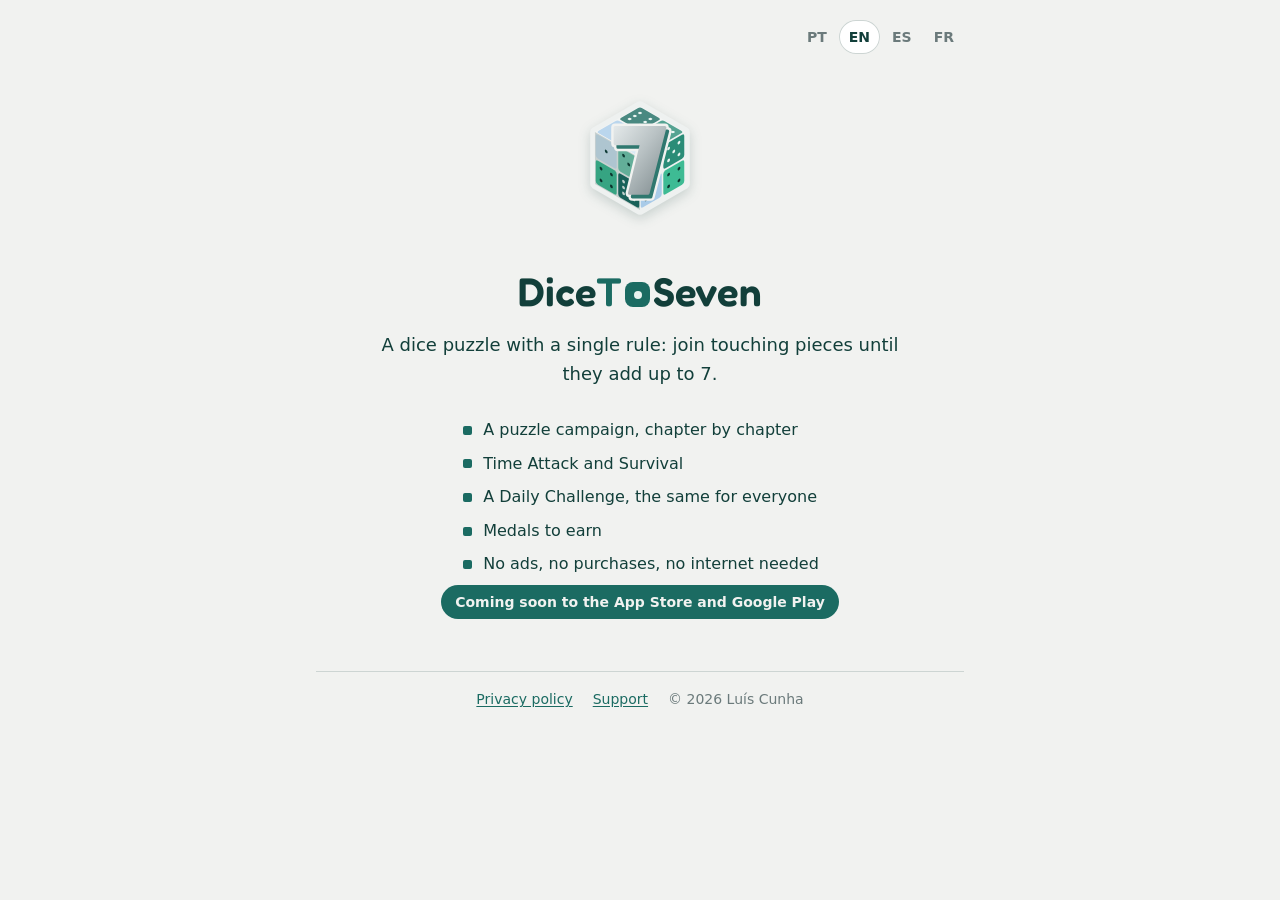
==== index.html @ f45b2979 "Add files" ====
<!doctype html>
<html lang="en-GB">
<head>
  <meta charset="utf-8">
  <meta name="viewport" content="width=device-width, initial-scale=1">
  <title>DiceToSeven</title>
  <meta name="description" content="DiceToSeven — a dice puzzle with a single rule: join touching pieces until they add up to 7.">
  <meta name="theme-color" content="#f1f2f0" media="(prefers-color-scheme: light)">
  <meta name="theme-color" content="#0d1917" media="(prefers-color-scheme: dark)">
  <link rel="icon" href="assets/favicon.svg" type="image/svg+xml">
  <link rel="apple-touch-icon" href="assets/icone-180.png">
  <link rel="stylesheet" href="assets/estilo.css">
  <script src="assets/idioma.js" defer></script>
</head>
<body>
<div class="pagina">

  <header class="topo">
    <span></span>
    <nav class="idiomas" aria-label="Idioma · Language · Idioma · Langue">
      <a href="?lang=pt" data-para="pt" hreflang="pt-PT" lang="pt-PT">PT</a>
      <a href="?lang=en" data-para="en" hreflang="en-GB" lang="en-GB">EN</a>
      <a href="?lang=es" data-para="es" hreflang="es-ES" lang="es-ES">ES</a>
      <a href="?lang=fr" data-para="fr" hreflang="fr-FR" lang="fr-FR">FR</a>
    </nav>
  </header>

  <main class="entrada">
    <img src="assets/icone.svg" alt="" width="128" height="128">
    <h1 class="nome">Dice<span class="nome-liga">T<span class="nome-peca" aria-hidden="true"></span><span class="nome-o">o</span></span>Seven</h1>

    <div data-idioma="pt" lang="pt-PT" data-titulo="DiceToSeven — um puzzle de dados">
      <p class="destaque">Um puzzle de dados com uma regra só: junta peças encostadas até somarem&nbsp;7.</p>
      <ul class="lista-jogo">
        <li>Uma campanha de puzzles, capítulo a capítulo</li>
        <li>Contra-Relógio e Survival</li>
        <li>Um Desafio do dia, igual para toda a gente</li>
        <li>Medalhas para conquistar</li>
        <li>Sem anúncios, sem compras, sem internet</li>
      </ul>
      <p><span class="pastilha">Em breve na App Store e no Google Play</span></p>
    </div>

    <div data-idioma="en" lang="en-GB" data-titulo="DiceToSeven — a dice puzzle">
      <p class="destaque">A dice puzzle with a single rule: join touching pieces until they add up to&nbsp;7.</p>
      <ul class="lista-jogo">
        <li>A puzzle campaign, chapter by chapter</li>
        <li>Time Attack and Survival</li>
        <li>A Daily Challenge, the same for everyone</li>
        <li>Medals to earn</li>
        <li>No ads, no purchases, no internet needed</li>
      </ul>
      <p><span class="pastilha">Coming soon to the App Store and Google Play</span></p>
    </div>

    <div data-idioma="es" lang="es-ES" data-titulo="DiceToSeven — un puzle de dados">
      <p class="destaque">Un puzle de dados con una sola regla: junta fichas pegadas hasta que sumen&nbsp;7.</p>
      <ul class="lista-jogo">
        <li>Una campaña de puzles, capítulo a capítulo</li>
        <li>Contrarreloj y Supervivencia</li>
        <li>Un Desafío diario, el mismo para todos</li>
        <li>Medallas por conseguir</li>
        <li>Sin anuncios, sin compras, sin internet</li>
      </ul>
      <p><span class="pastilha">Muy pronto en App Store y Google Play</span></p>
    </div>

    <div data-idioma="fr" lang="fr-FR" data-titulo="DiceToSeven — un puzzle de dés">
      <p class="destaque">Un puzzle de dés avec une seule règle&#8239;: réunis des pièces qui se touchent jusqu’à faire&nbsp;7.</p>
      <ul class="lista-jogo">
        <li>Une campagne de puzzles, chapitre par chapitre</li>
        <li>Contre-la-montre et Survie</li>
        <li>Un Défi du jour, le même pour tous</li>
        <li>Des médailles à obtenir</li>
        <li>Sans publicité, sans achats, sans internet</li>
      </ul>
      <p><span class="pastilha">Bientôt sur l’App Store et Google Play</span></p>
    </div>
  </main>

  <footer class="rodape rodape-centro">
    <span data-idioma="pt" lang="pt-PT"><a href="privacy.html" data-pagina>Política de privacidade</a></span>
    <span data-idioma="pt" lang="pt-PT"><a href="support.html" data-pagina>Suporte</a></span>
    <span data-idioma="en" lang="en-GB"><a href="privacy.html" data-pagina>Privacy policy</a></span>
    <span data-idioma="en" lang="en-GB"><a href="support.html" data-pagina>Support</a></span>
    <span data-idioma="es" lang="es-ES"><a href="privacy.html" data-pagina>Política de privacidad</a></span>
    <span data-idioma="es" lang="es-ES"><a href="support.html" data-pagina>Soporte</a></span>
    <span data-idioma="fr" lang="fr-FR"><a href="privacy.html" data-pagina>Politique de confidentialité</a></span>
    <span data-idioma="fr" lang="fr-FR"><a href="support.html" data-pagina>Assistance</a></span>
    <span>© 2026 Luís Cunha</span>
  </footer>

</div>
</body>
</html>
---- assets/estilo.css ----
/*
 * O site do DiceToSeven: as cores e a letra do jogo, num papel só.
 *
 * As cores são as do `theme.css` do jogo, nos dois temas, e o tema segue o do
 * sistema. A Fredoka é a do nome do jogo (SIL Open Font License 1.1 — ver
 * `fredoka-LEIA-ME.txt`); o resto do texto é a letra do sistema.
 */

@font-face {
  font-family: "Fredoka";
  font-style: normal;
  font-weight: 600;
  font-display: swap;
  src: url("fredoka-600-latin.woff2") format("woff2");
}

:root {
  color-scheme: light dark;
  --ground: #f1f2f0;
  --surface: #ffffff;
  --line: #cdd5d3;
  --ink: #123f3a;
  --ink-muted: #6b7a7b;
  --accent: #1b6b62;
  --on-accent: #f1f2f0;
  --peca: #1b6b62;
  --pinta: #e8f3f0;
  --sombra: 0 1px 1px rgb(18 63 58 / 0.06), 0 3px 8px rgb(18 63 58 / 0.08);
}

@media (prefers-color-scheme: dark) {
  :root {
    --ground: #0d1917;
    --surface: #14231f;
    --line: #2b403a;
    --ink: #e3edea;
    --ink-muted: #8fa3a0;
    --accent: #3ebb94;
    --on-accent: #0d1917;
    --peca: #3ebb94;
    --pinta: #0d1917;
    --sombra: 0 1px 2px rgb(0 0 0 / 0.4), 0 4px 12px rgb(0 0 0 / 0.3);
  }
}

*,
*::before,
*::after {
  box-sizing: border-box;
}

[hidden] {
  display: none !important;
}

body {
  margin: 0;
  background: var(--ground);
  color: var(--ink);
  font: 16px/1.6 system-ui, -apple-system, "Segoe UI", Roboto, sans-serif;
  -webkit-text-size-adjust: 100%;
}

.pagina {
  max-width: 680px;
  margin: 0 auto;
  padding: 20px 16px 48px;
}

a {
  color: var(--accent);
  text-underline-offset: 2px;
}

/* ─── O topo: a marca e os idiomas ───────────────────────────────────────── */

.topo {
  display: flex;
  align-items: center;
  justify-content: space-between;
  flex-wrap: wrap;
  gap: 12px;
}

.marca {
  display: flex;
  align-items: center;
  gap: 10px;
  color: inherit;
  text-decoration: none;
}

.marca img {
  width: 40px;
  height: 40px;
}

/*
 * O nome como no jogo: o «To» na cor de destaque, e uma peça de uma pinta no
 * lugar do «o». O «o» continua no texto, só invisível, para o nome se ler e se
 * copiar inteiro.
 */
.nome {
  font-family: "Fredoka", system-ui, sans-serif;
  font-size: 26px;
  font-weight: 600;
  line-height: 1;
  letter-spacing: 0.005em;
  white-space: nowrap;
}

.nome-liga {
  color: var(--accent);
}

.nome-peca {
  position: relative;
  display: inline-block;
  width: 0.62em;
  height: 0.62em;
  margin-inline: 0.07em;
  border-radius: 0.2em;
  background: var(--peca);
  vertical-align: -0.02em;
}

.nome-peca::after {
  content: "";
  position: absolute;
  inset: 0;
  width: 0.2em;
  height: 0.2em;
  margin: auto;
  border-radius: 50%;
  background: var(--pinta);
}

.nome-o {
  display: inline-block;
  width: 0;
  overflow: hidden;
  visibility: hidden;
}

.idiomas {
  display: flex;
  gap: 2px;
}

.idiomas a {
  padding: 6px 10px;
  border-radius: 999px;
  color: var(--ink-muted);
  font-size: 14px;
  font-weight: 600;
  text-decoration: none;
}

.idiomas a[aria-current="true"] {
  background: var(--surface);
  color: var(--ink);
  box-shadow: inset 0 0 0 1px var(--line);
}

/* ─── O texto ────────────────────────────────────────────────────────────── */

h1 {
  margin: 36px 0 4px;
  font-family: "Fredoka", system-ui, sans-serif;
  font-size: 32px;
  font-weight: 600;
  line-height: 1.2;
}

h2 {
  margin: 28px 0 6px;
  font-size: 18px;
  line-height: 1.3;
}

p,
ul {
  margin: 0 0 12px;
}

ul {
  padding-left: 1.2em;
}

li + li {
  margin-top: 4px;
}

.data {
  color: var(--ink-muted);
  font-size: 14px;
}

.cartao {
  margin: 20px 0;
  padding: 16px 20px;
  border: 1px solid var(--line);
  border-radius: 16px;
  background: var(--surface);
  box-shadow: var(--sombra);
}

.cartao p:last-child {
  margin-bottom: 0;
}

.destaque {
  font-size: 18px;
}

/* As perguntas frequentes: a pergunta em negrito, a resposta por baixo. */
.perguntas dt {
  margin-top: 18px;
  font-weight: 650;
}

.perguntas dd {
  margin: 4px 0 0;
}

/* ─── A página de entrada ────────────────────────────────────────────────── */

.entrada {
  display: grid;
  justify-items: center;
  gap: 8px;
  margin-top: 40px;
  text-align: center;
}

.entrada img {
  width: 128px;
  height: 128px;
  filter: drop-shadow(0 4px 6px rgb(18 63 58 / 0.18));
}

.entrada .nome {
  font-size: 40px;
}

.entrada .destaque {
  max-width: 30em;
  margin-top: 8px;
}

.pastilha {
  display: inline-block;
  margin-top: 8px;
  padding: 6px 14px;
  border-radius: 999px;
  background: var(--accent);
  color: var(--on-accent);
  font-size: 14px;
  font-weight: 650;
}

.lista-jogo {
  display: inline-grid;
  gap: 4px;
  margin: 16px auto 0;
  padding: 0;
  list-style: none;
  text-align: left;
}

/* O quadrado fica à parte do texto, para a segunda linha alinhar com a primeira. */
.lista-jogo li {
  position: relative;
  padding-left: 22px;
}

.lista-jogo li::before {
  content: "";
  position: absolute;
  top: 0.55em;
  left: 2px;
  width: 9px;
  height: 9px;
  border-radius: 2px;
  background: var(--accent);
}

/* ─── O rodapé ───────────────────────────────────────────────────────────── */

.rodape {
  display: flex;
  flex-wrap: wrap;
  gap: 8px 20px;
  margin-top: 40px;
  padding-top: 16px;
  border-top: 1px solid var(--line);
  color: var(--ink-muted);
  font-size: 14px;
}

.entrada + .rodape,
.rodape-centro {
  justify-content: center;
}
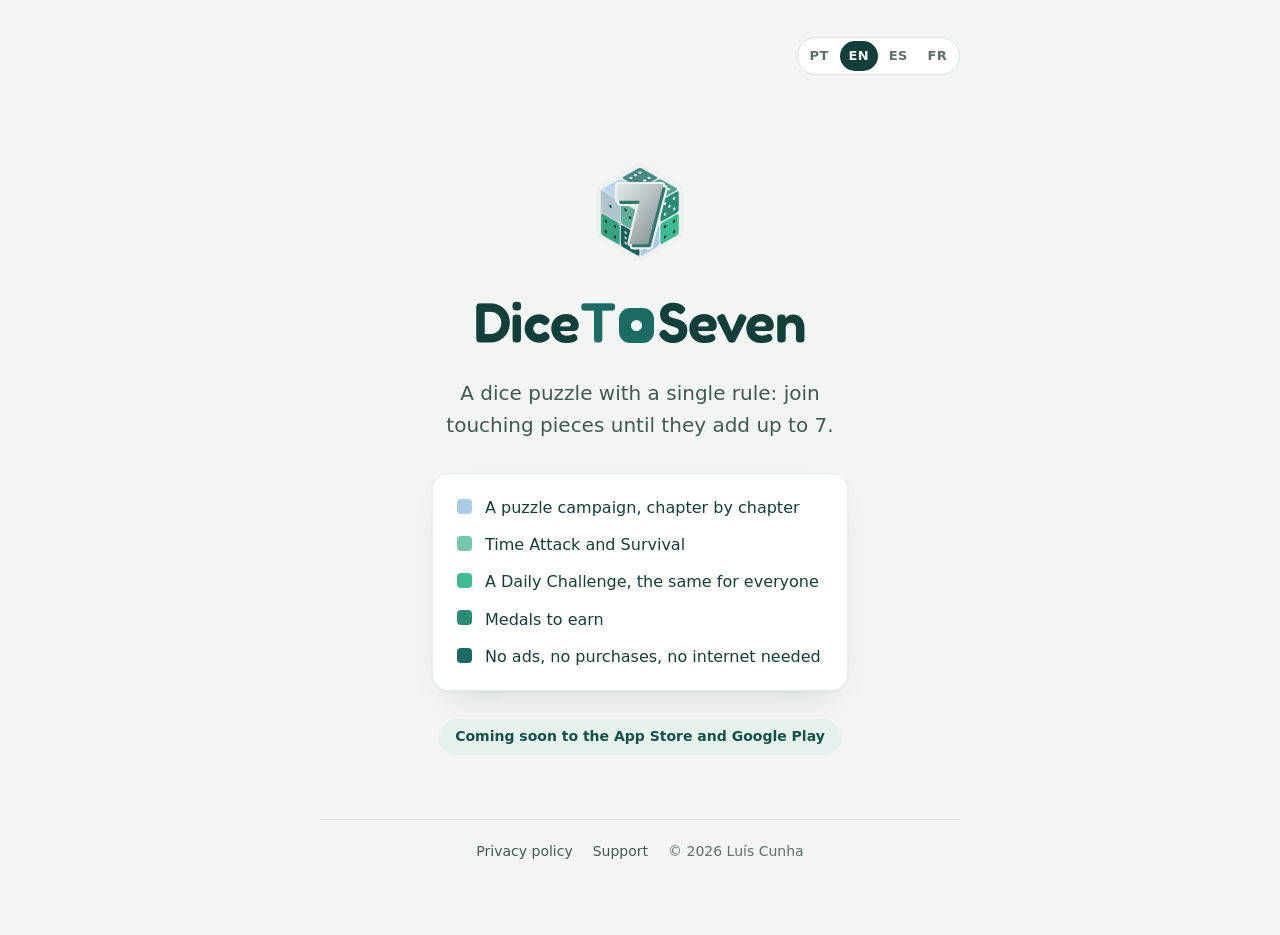
==== commit 9b1bbcc5: "O site fica só no tema claro, sem cartões dentro de cartões No modo noturno, o texto passava a claro" ====
--- a/index.html
+++ b/index.html
@@ -5,8 +5,8 @@
   <meta name="viewport" content="width=device-width, initial-scale=1">
   <title>DiceToSeven</title>
   <meta name="description" content="DiceToSeven — a dice puzzle with a single rule: join touching pieces until they add up to 7.">
-  <meta name="theme-color" content="#f1f2f0" media="(prefers-color-scheme: light)">
-  <meta name="theme-color" content="#0d1917" media="(prefers-color-scheme: dark)">
+  <meta name="color-scheme" content="only light">
+  <meta name="theme-color" content="#f3f5f4">
   <link rel="icon" href="assets/favicon.svg" type="image/svg+xml">
   <link rel="apple-touch-icon" href="assets/icone-180.png">
   <link rel="stylesheet" href="assets/estilo.css">
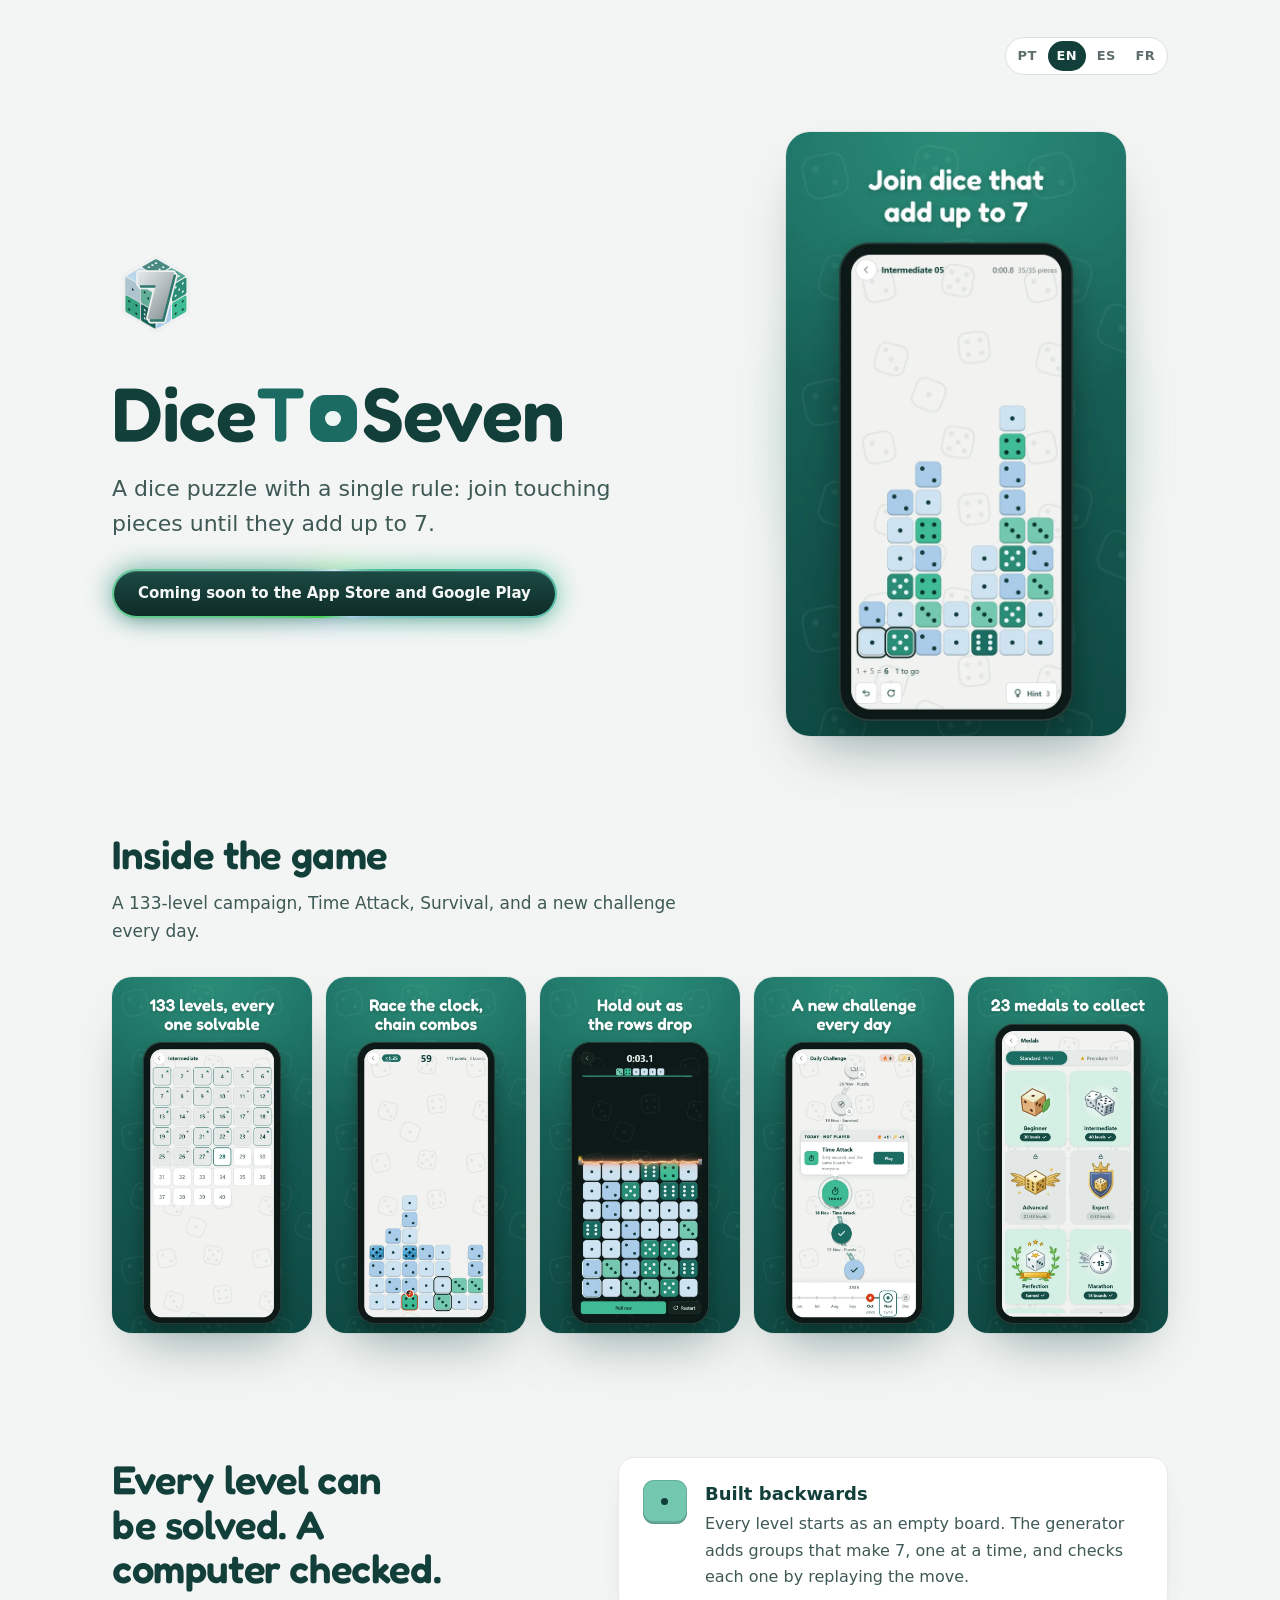
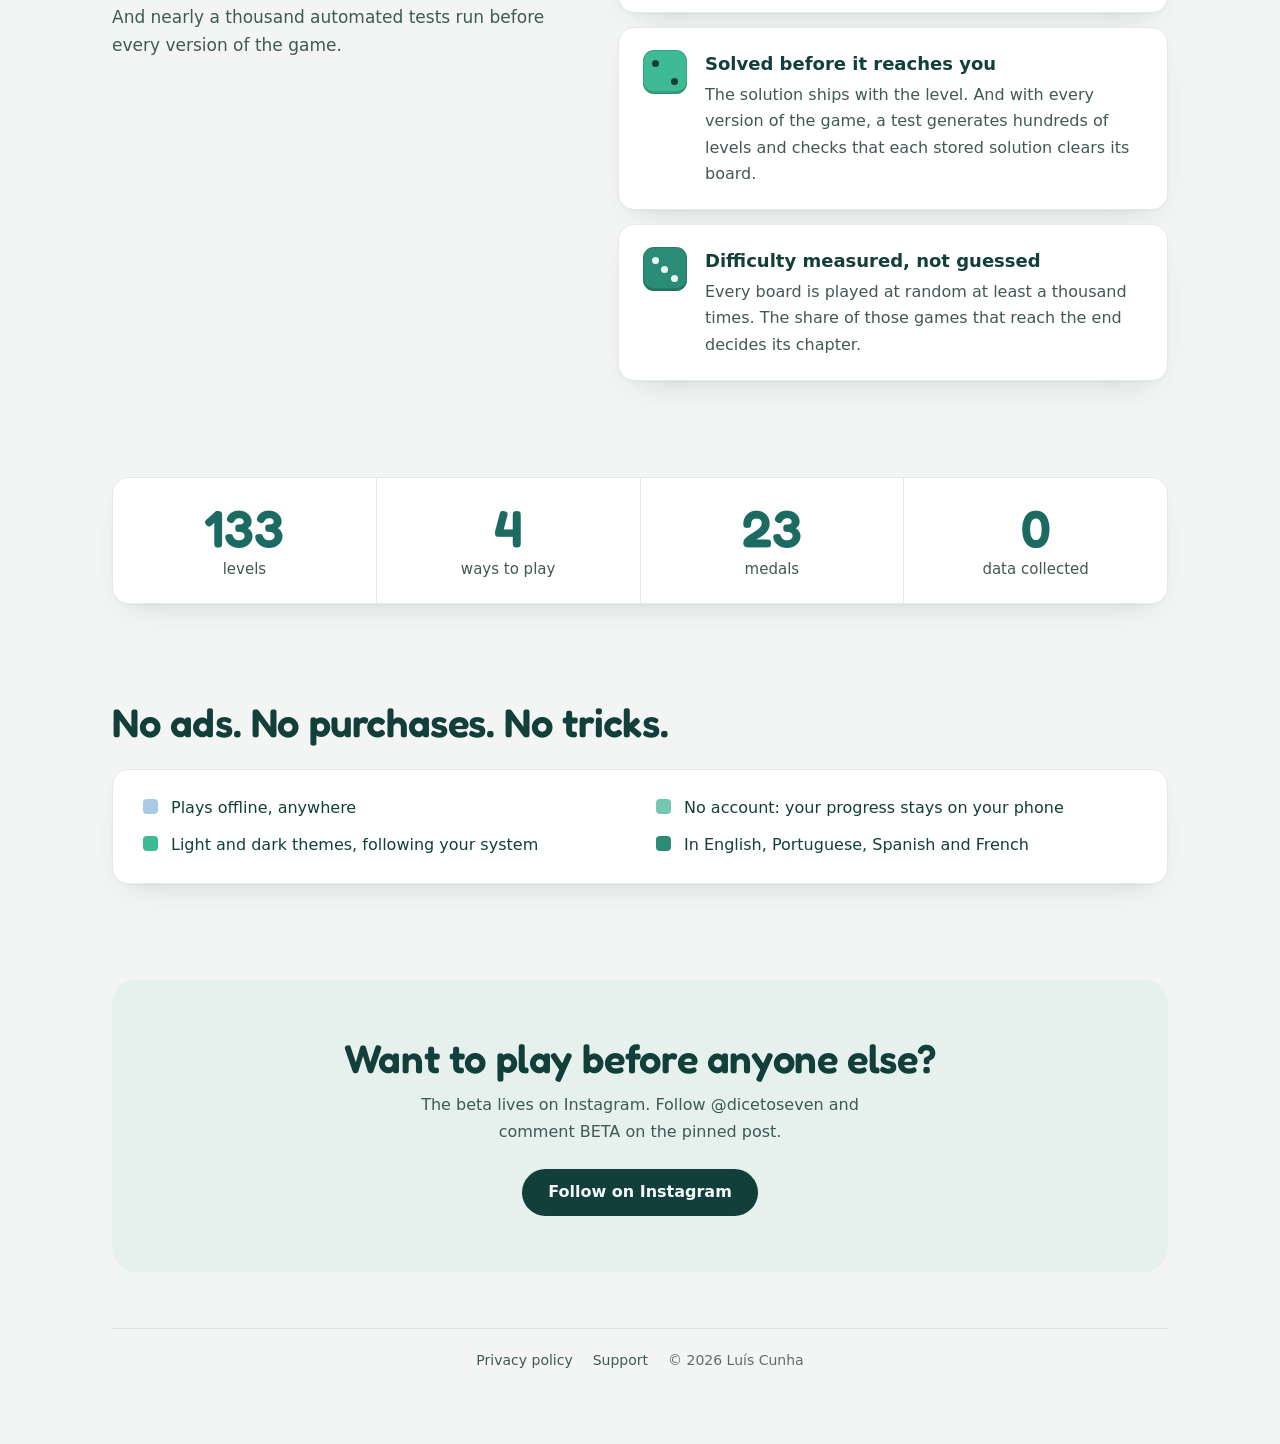
==== commit 2899306a: "A página de entrada passa a montra do jogo, com as capturas das lojas A entrada era o nome, uma fras" ====
--- a/index.html
+++ b/index.html
@@ -4,16 +4,24 @@
   <meta charset="utf-8">
   <meta name="viewport" content="width=device-width, initial-scale=1">
   <title>DiceToSeven</title>
-  <meta name="description" content="DiceToSeven — a dice puzzle with a single rule: join touching pieces until they add up to 7.">
+  <meta name="description" content="DiceToSeven — a dice puzzle with a single rule: join touching pieces until they add up to 7. Every level can be solved, and a computer checked.">
   <meta name="color-scheme" content="only light">
   <meta name="theme-color" content="#f3f5f4">
+  <meta property="og:type" content="website">
+  <meta property="og:title" content="DiceToSeven — a dice puzzle">
+  <meta property="og:description" content="One rule: join touching dice until they add up to 7. 133 levels, every one solvable. No ads, no purchases.">
+  <meta property="og:url" content="https://luiscunha.github.io/dicetoseven-site/">
+  <meta property="og:image" content="https://luiscunha.github.io/dicetoseven-site/assets/partilha.jpg">
+  <meta property="og:image:width" content="1200">
+  <meta property="og:image:height" content="630">
+  <meta name="twitter:card" content="summary_large_image">
   <link rel="icon" href="assets/favicon.svg" type="image/svg+xml">
   <link rel="apple-touch-icon" href="assets/icone-180.png">
   <link rel="stylesheet" href="assets/estilo.css">
   <script src="assets/idioma.js" defer></script>
 </head>
 <body>
-<div class="pagina">
+<div class="montra">
 
   <header class="topo">
     <span></span>
@@ -25,57 +33,186 @@
     </nav>
   </header>
 
-  <main class="entrada">
-    <img src="assets/icone.svg" alt="" width="128" height="128">
-    <h1 class="nome">Dice<span class="nome-liga">T<span class="nome-peca" aria-hidden="true"></span><span class="nome-o">o</span></span>Seven</h1>
-
-    <div data-idioma="pt" lang="pt-PT" data-titulo="DiceToSeven — um puzzle de dados">
-      <p class="destaque">Um puzzle de dados com uma regra só: junta peças encostadas até somarem&nbsp;7.</p>
-      <ul class="lista-jogo">
-        <li>Uma campanha de puzzles, capítulo a capítulo</li>
-        <li>Contra-Relógio e Survival</li>
-        <li>Um Desafio do dia, igual para toda a gente</li>
-        <li>Medalhas para conquistar</li>
-        <li>Sem anúncios, sem compras, sem internet</li>
-      </ul>
-      <p><span class="pastilha">Em breve na App Store e no Google Play</span></p>
-    </div>
-
-    <div data-idioma="en" lang="en-GB" data-titulo="DiceToSeven — a dice puzzle">
-      <p class="destaque">A dice puzzle with a single rule: join touching pieces until they add up to&nbsp;7.</p>
-      <ul class="lista-jogo">
-        <li>A puzzle campaign, chapter by chapter</li>
-        <li>Time Attack and Survival</li>
-        <li>A Daily Challenge, the same for everyone</li>
-        <li>Medals to earn</li>
-        <li>No ads, no purchases, no internet needed</li>
-      </ul>
-      <p><span class="pastilha">Coming soon to the App Store and Google Play</span></p>
-    </div>
-
-    <div data-idioma="es" lang="es-ES" data-titulo="DiceToSeven — un puzle de dados">
-      <p class="destaque">Un puzle de dados con una sola regla: junta fichas pegadas hasta que sumen&nbsp;7.</p>
-      <ul class="lista-jogo">
-        <li>Una campaña de puzles, capítulo a capítulo</li>
-        <li>Contrarreloj y Supervivencia</li>
-        <li>Un Desafío diario, el mismo para todos</li>
-        <li>Medallas por conseguir</li>
-        <li>Sin anuncios, sin compras, sin internet</li>
-      </ul>
-      <p><span class="pastilha">Muy pronto en App Store y Google Play</span></p>
-    </div>
-
-    <div data-idioma="fr" lang="fr-FR" data-titulo="DiceToSeven — un puzzle de dés">
-      <p class="destaque">Un puzzle de dés avec une seule règle&#8239;: réunis des pièces qui se touchent jusqu’à faire&nbsp;7.</p>
-      <ul class="lista-jogo">
-        <li>Une campagne de puzzles, chapitre par chapitre</li>
-        <li>Contre-la-montre et Survie</li>
-        <li>Un Défi du jour, le même pour tous</li>
-        <li>Des médailles à obtenir</li>
-        <li>Sans publicité, sans achats, sans internet</li>
-      </ul>
-      <p><span class="pastilha">Bientôt sur l’App Store et Google Play</span></p>
-    </div>
+  <main>
+
+    <!-- ─── A entrada: o nome, a regra, e o jogo ────────────────────────────── -->
+    <section class="abertura">
+      <div class="abertura-texto">
+        <img class="abertura-icone" src="assets/icone.svg" alt="" width="96" height="96">
+        <h1 class="nome">Dice<span class="nome-liga">T<span class="nome-peca" aria-hidden="true"></span><span class="nome-o">o</span></span>Seven</h1>
+
+        <div data-idioma="pt" lang="pt-PT" data-titulo="DiceToSeven — um puzzle de dados">
+          <p class="destaque">Um puzzle de dados com uma regra só: junta peças encostadas até somarem&nbsp;7.</p>
+          <p><span class="pastilha">Em breve na App Store e no Google Play</span></p>
+        </div>
+        <div data-idioma="en" lang="en-GB" data-titulo="DiceToSeven — a dice puzzle">
+          <p class="destaque">A dice puzzle with a single rule: join touching pieces until they add up to&nbsp;7.</p>
+          <p><span class="pastilha">Coming soon to the App Store and Google Play</span></p>
+        </div>
+        <div data-idioma="es" lang="es-ES" data-titulo="DiceToSeven — un puzle de dados">
+          <p class="destaque">Un puzle de dados con una sola regla: junta fichas pegadas hasta que sumen&nbsp;7.</p>
+          <p><span class="pastilha">Muy pronto en App Store y Google Play</span></p>
+        </div>
+        <div data-idioma="fr" lang="fr-FR" data-titulo="DiceToSeven — un puzzle de dés">
+          <p class="destaque">Un puzzle de dés avec une seule règle&#8239;: réunis des pièces qui se touchent jusqu’à faire&nbsp;7.</p>
+          <p><span class="pastilha">Bientôt sur l’App Store et Google Play</span></p>
+        </div>
+      </div>
+
+      <div class="abertura-ecra">
+        <img data-idioma="pt" src="assets/capturas/pt/01-nivel.webp" alt="Junta dados que somem 7: um nível do jogo, com um grupo a meio" width="720" height="1280" loading="lazy">
+        <img data-idioma="en" src="assets/capturas/en/01-nivel.webp" alt="Join dice that add up to 7: a level of the game, with a group half picked" width="720" height="1280" loading="lazy">
+        <img data-idioma="es" src="assets/capturas/es/01-nivel.webp" alt="Junta dados que sumen 7: un nivel del juego, con un grupo a medias" width="720" height="1280" loading="lazy">
+        <img data-idioma="fr" src="assets/capturas/fr/01-nivel.webp" alt="Réunis des dés qui font 7 : un niveau du jeu, avec un groupe en cours" width="720" height="1280" loading="lazy">
+      </div>
+    </section>
+
+    <!-- ─── Por dentro do jogo: as capturas das lojas ───────────────────────── -->
+    <section class="bloco">
+      <h2 data-idioma="pt" lang="pt-PT">Por dentro do jogo</h2>
+      <h2 data-idioma="en" lang="en-GB">Inside the game</h2>
+      <h2 data-idioma="es" lang="es-ES">Por dentro del juego</h2>
+      <h2 data-idioma="fr" lang="fr-FR">Le jeu de l’intérieur</h2>
+
+      <p class="bloco-texto" data-idioma="pt" lang="pt-PT">Uma campanha de 133 níveis, o Contra-Relógio, o Survival e um desafio novo todos os dias.</p>
+      <p class="bloco-texto" data-idioma="en" lang="en-GB">A 133-level campaign, Time Attack, Survival, and a new challenge every day.</p>
+      <p class="bloco-texto" data-idioma="es" lang="es-ES">Una campaña de 133 niveles, Contrarreloj, Supervivencia y un desafío nuevo cada día.</p>
+      <p class="bloco-texto" data-idioma="fr" lang="fr-FR">Une campagne de 133 niveaux, le Contre-la-montre, la Survie et un nouveau défi chaque jour.</p>
+    </section>
+
+    <div class="galeria" data-idioma="pt" lang="pt-PT">
+      <img src="assets/capturas/pt/02-capitulo.webp" alt="133 níveis, todos com solução" width="720" height="1280" loading="lazy">
+      <img src="assets/capturas/pt/03-tempo.webp" alt="Contra o relógio, faz combos" width="720" height="1280" loading="lazy">
+      <img src="assets/capturas/pt/04-survival.webp" alt="Aguenta as linhas a cair" width="720" height="1280" loading="lazy">
+      <img src="assets/capturas/pt/05-desafio.webp" alt="Um desafio novo cada dia" width="720" height="1280" loading="lazy">
+      <img src="assets/capturas/pt/06-medalhas.webp" alt="23 medalhas para conquistar" width="720" height="1280" loading="lazy">
+    </div>
+    <div class="galeria" data-idioma="en" lang="en-GB">
+      <img src="assets/capturas/en/02-capitulo.webp" alt="133 levels, every one solvable" width="720" height="1280" loading="lazy">
+      <img src="assets/capturas/en/03-tempo.webp" alt="Race the clock, chain combos" width="720" height="1280" loading="lazy">
+      <img src="assets/capturas/en/04-survival.webp" alt="Hold out as the rows drop" width="720" height="1280" loading="lazy">
+      <img src="assets/capturas/en/05-desafio.webp" alt="A new challenge every day" width="720" height="1280" loading="lazy">
+      <img src="assets/capturas/en/06-medalhas.webp" alt="23 medals to collect" width="720" height="1280" loading="lazy">
+    </div>
+    <div class="galeria" data-idioma="es" lang="es-ES">
+      <img src="assets/capturas/es/02-capitulo.webp" alt="133 niveles, todos con solución" width="720" height="1280" loading="lazy">
+      <img src="assets/capturas/es/03-tempo.webp" alt="Contra el reloj, haz combos" width="720" height="1280" loading="lazy">
+      <img src="assets/capturas/es/04-survival.webp" alt="Aguanta las filas que caen" width="720" height="1280" loading="lazy">
+      <img src="assets/capturas/es/05-desafio.webp" alt="Un desafío nuevo cada día" width="720" height="1280" loading="lazy">
+      <img src="assets/capturas/es/06-medalhas.webp" alt="23 medallas por conseguir" width="720" height="1280" loading="lazy">
+    </div>
+    <div class="galeria" data-idioma="fr" lang="fr-FR">
+      <img src="assets/capturas/fr/02-capitulo.webp" alt="133 niveaux, tous résolubles" width="720" height="1280" loading="lazy">
+      <img src="assets/capturas/fr/03-tempo.webp" alt="Contre la montre, enchaîne" width="720" height="1280" loading="lazy">
+      <img src="assets/capturas/fr/04-survival.webp" alt="Tiens bon face aux lignes" width="720" height="1280" loading="lazy">
+      <img src="assets/capturas/fr/05-desafio.webp" alt="Un nouveau défi chaque jour" width="720" height="1280" loading="lazy">
+      <img src="assets/capturas/fr/06-medalhas.webp" alt="23 médailles à obtenir" width="720" height="1280" loading="lazy">
+    </div>
+
+    <!-- ─── O rigor: como se faz cada nível ─────────────────────────────────── -->
+    <section class="bloco rigor">
+      <div class="rigor-titulo">
+        <h2 data-idioma="pt" lang="pt-PT">Todos os níveis têm solução. Um computador confirmou.</h2>
+        <h2 data-idioma="en" lang="en-GB">Every level can be solved. A computer checked.</h2>
+        <h2 data-idioma="es" lang="es-ES">Todos los niveles tienen solución. Un ordenador lo comprobó.</h2>
+        <h2 data-idioma="fr" lang="fr-FR">Tous les niveaux ont une solution. Un ordinateur l’a vérifié.</h2>
+
+        <p class="bloco-texto" data-idioma="pt" lang="pt-PT">E quase mil testes automáticos correm antes de cada versão do jogo.</p>
+        <p class="bloco-texto" data-idioma="en" lang="en-GB">And nearly a thousand automated tests run before every version of the game.</p>
+        <p class="bloco-texto" data-idioma="es" lang="es-ES">Y casi mil pruebas automáticas se ejecutan antes de cada versión del juego.</p>
+        <p class="bloco-texto" data-idioma="fr" lang="fr-FR">Et près de mille tests automatiques tournent avant chaque version du jeu.</p>
+      </div>
+
+      <ol class="passos">
+        <li>
+          <span class="dado" data-face="1" aria-hidden="true"><i></i></span>
+          <div data-idioma="pt" lang="pt-PT"><h3>Feito de trás para a frente</h3><p>Cada nível nasce de um tabuleiro vazio. O gerador junta grupos que somam 7, um a um, e confirma cada um a refazer a jogada.</p></div>
+          <div data-idioma="en" lang="en-GB"><h3>Built backwards</h3><p>Every level starts as an empty board. The generator adds groups that make 7, one at a time, and checks each one by replaying the move.</p></div>
+          <div data-idioma="es" lang="es-ES"><h3>Construido al revés</h3><p>Cada nivel nace de un tablero vacío. El generador añade grupos que suman 7, uno a uno, y comprueba cada uno rehaciendo la jugada.</p></div>
+          <div data-idioma="fr" lang="fr-FR"><h3>Construit à l’envers</h3><p>Chaque niveau part d’un plateau vide. Le générateur ajoute des groupes qui font 7, un par un, et vérifie chacun en rejouant le coup.</p></div>
+        </li>
+        <li>
+          <span class="dado" data-face="2" aria-hidden="true"><i></i><i></i></span>
+          <div data-idioma="pt" lang="pt-PT"><h3>Resolvido antes de chegar a ti</h3><p>A solução vai guardada com o nível. E a cada versão do jogo, um teste gera centenas de níveis e confirma que cada solução guardada esvazia o tabuleiro.</p></div>
+          <div data-idioma="en" lang="en-GB"><h3>Solved before it reaches you</h3><p>The solution ships with the level. And with every version of the game, a test generates hundreds of levels and checks that each stored solution clears its board.</p></div>
+          <div data-idioma="es" lang="es-ES"><h3>Resuelto antes de llegar a ti</h3><p>La solución se guarda con el nivel. Y en cada versión del juego, una prueba genera cientos de niveles y comprueba que cada solución guardada vacía su tablero.</p></div>
+          <div data-idioma="fr" lang="fr-FR"><h3>Résolu avant de t’arriver</h3><p>La solution est livrée avec le niveau. Et à chaque version du jeu, un test génère des centaines de niveaux et vérifie que chaque solution enregistrée vide son plateau.</p></div>
+        </li>
+        <li>
+          <span class="dado" data-face="3" aria-hidden="true"><i></i><i></i><i></i></span>
+          <div data-idioma="pt" lang="pt-PT"><h3>Dificuldade medida, não adivinhada</h3><p>Cada tabuleiro é jogado ao acaso pelo menos mil vezes. A parte dessas partidas que chega ao fim decide o capítulo onde entra.</p></div>
+          <div data-idioma="en" lang="en-GB"><h3>Difficulty measured, not guessed</h3><p>Every board is played at random at least a thousand times. The share of those games that reach the end decides its chapter.</p></div>
+          <div data-idioma="es" lang="es-ES"><h3>Dificultad medida, no adivinada</h3><p>Cada tablero se juega al azar al menos mil veces. La parte de esas partidas que llega al final decide su capítulo.</p></div>
+          <div data-idioma="fr" lang="fr-FR"><h3>Difficulté mesurée, pas devinée</h3><p>Chaque plateau est joué au hasard au moins mille fois. La part de ces parties qui va jusqu’au bout décide de son chapitre.</p></div>
+        </li>
+      </ol>
+    </section>
+
+    <!-- ─── Os números ──────────────────────────────────────────────────────── -->
+    <section class="numeros">
+      <div><strong>133</strong><span data-idioma="pt" lang="pt-PT">níveis</span><span data-idioma="en" lang="en-GB">levels</span><span data-idioma="es" lang="es-ES">niveles</span><span data-idioma="fr" lang="fr-FR">niveaux</span></div>
+      <div><strong>4</strong><span data-idioma="pt" lang="pt-PT">maneiras de jogar</span><span data-idioma="en" lang="en-GB">ways to play</span><span data-idioma="es" lang="es-ES">formas de jugar</span><span data-idioma="fr" lang="fr-FR">façons de jouer</span></div>
+      <div><strong>23</strong><span data-idioma="pt" lang="pt-PT">medalhas</span><span data-idioma="en" lang="en-GB">medals</span><span data-idioma="es" lang="es-ES">medallas</span><span data-idioma="fr" lang="fr-FR">médailles</span></div>
+      <div><strong>0</strong><span data-idioma="pt" lang="pt-PT">dados recolhidos</span><span data-idioma="en" lang="en-GB">data collected</span><span data-idioma="es" lang="es-ES">datos recogidos</span><span data-idioma="fr" lang="fr-FR">donnée collectée</span></div>
+    </section>
+
+    <!-- ─── Justo e simples ─────────────────────────────────────────────────── -->
+    <section class="bloco justo">
+      <h2 data-idioma="pt" lang="pt-PT">Sem anúncios. Sem compras. Sem truques.</h2>
+      <h2 data-idioma="en" lang="en-GB">No ads. No purchases. No tricks.</h2>
+      <h2 data-idioma="es" lang="es-ES">Sin anuncios. Sin compras. Sin trucos.</h2>
+      <h2 data-idioma="fr" lang="fr-FR">Sans publicité. Sans achats. Sans pièges.</h2>
+
+      <ul class="lista-jogo" data-idioma="pt" lang="pt-PT">
+        <li>Joga-se sem internet, em qualquer lado</li>
+        <li>Sem conta: o progresso fica no teu telemóvel</li>
+        <li>Tema claro e escuro, como o do sistema</li>
+        <li>Em português, inglês, espanhol e francês</li>
+      </ul>
+      <ul class="lista-jogo" data-idioma="en" lang="en-GB">
+        <li>Plays offline, anywhere</li>
+        <li>No account: your progress stays on your phone</li>
+        <li>Light and dark themes, following your system</li>
+        <li>In English, Portuguese, Spanish and French</li>
+      </ul>
+      <ul class="lista-jogo" data-idioma="es" lang="es-ES">
+        <li>Se juega sin internet, en cualquier sitio</li>
+        <li>Sin cuenta: tu progreso se queda en tu móvil</li>
+        <li>Tema claro y oscuro, según el del sistema</li>
+        <li>En español, portugués, inglés y francés</li>
+      </ul>
+      <ul class="lista-jogo" data-idioma="fr" lang="fr-FR">
+        <li>Se joue hors ligne, partout</li>
+        <li>Sans compte&#8239;: ta progression reste sur ton téléphone</li>
+        <li>Thème clair et sombre, comme celui du système</li>
+        <li>En français, portugais, anglais et espagnol</li>
+      </ul>
+    </section>
+
+    <!-- ─── A beta, no Instagram ────────────────────────────────────────────── -->
+    <section class="convite">
+      <div data-idioma="pt" lang="pt-PT">
+        <h2>Queres jogar antes de toda a gente?</h2>
+        <p>A beta está no Instagram. Segue a @dicetoseven e comenta BETA no post fixado.</p>
+        <a class="botao" href="https://www.instagram.com/dicetoseven/" target="_blank" rel="noopener">Seguir no Instagram</a>
+      </div>
+      <div data-idioma="en" lang="en-GB">
+        <h2>Want to play before anyone else?</h2>
+        <p>The beta lives on Instagram. Follow @dicetoseven and comment BETA on the pinned post.</p>
+        <a class="botao" href="https://www.instagram.com/dicetoseven/" target="_blank" rel="noopener">Follow on Instagram</a>
+      </div>
+      <div data-idioma="es" lang="es-ES">
+        <h2>¿Quieres jugar antes que nadie?</h2>
+        <p>La beta está en Instagram. Sigue a @dicetoseven y comenta BETA en la publicación fijada.</p>
+        <a class="botao" href="https://www.instagram.com/dicetoseven/" target="_blank" rel="noopener">Seguir en Instagram</a>
+      </div>
+      <div data-idioma="fr" lang="fr-FR">
+        <h2>Envie de jouer avant tout le monde&#8239;?</h2>
+        <p>La bêta est sur Instagram. Suis @dicetoseven et commente BETA sous la publication épinglée.</p>
+        <a class="botao" href="https://www.instagram.com/dicetoseven/" target="_blank" rel="noopener">Suivre sur Instagram</a>
+      </div>
+    </section>
+
   </main>
 
   <footer class="rodape rodape-centro">
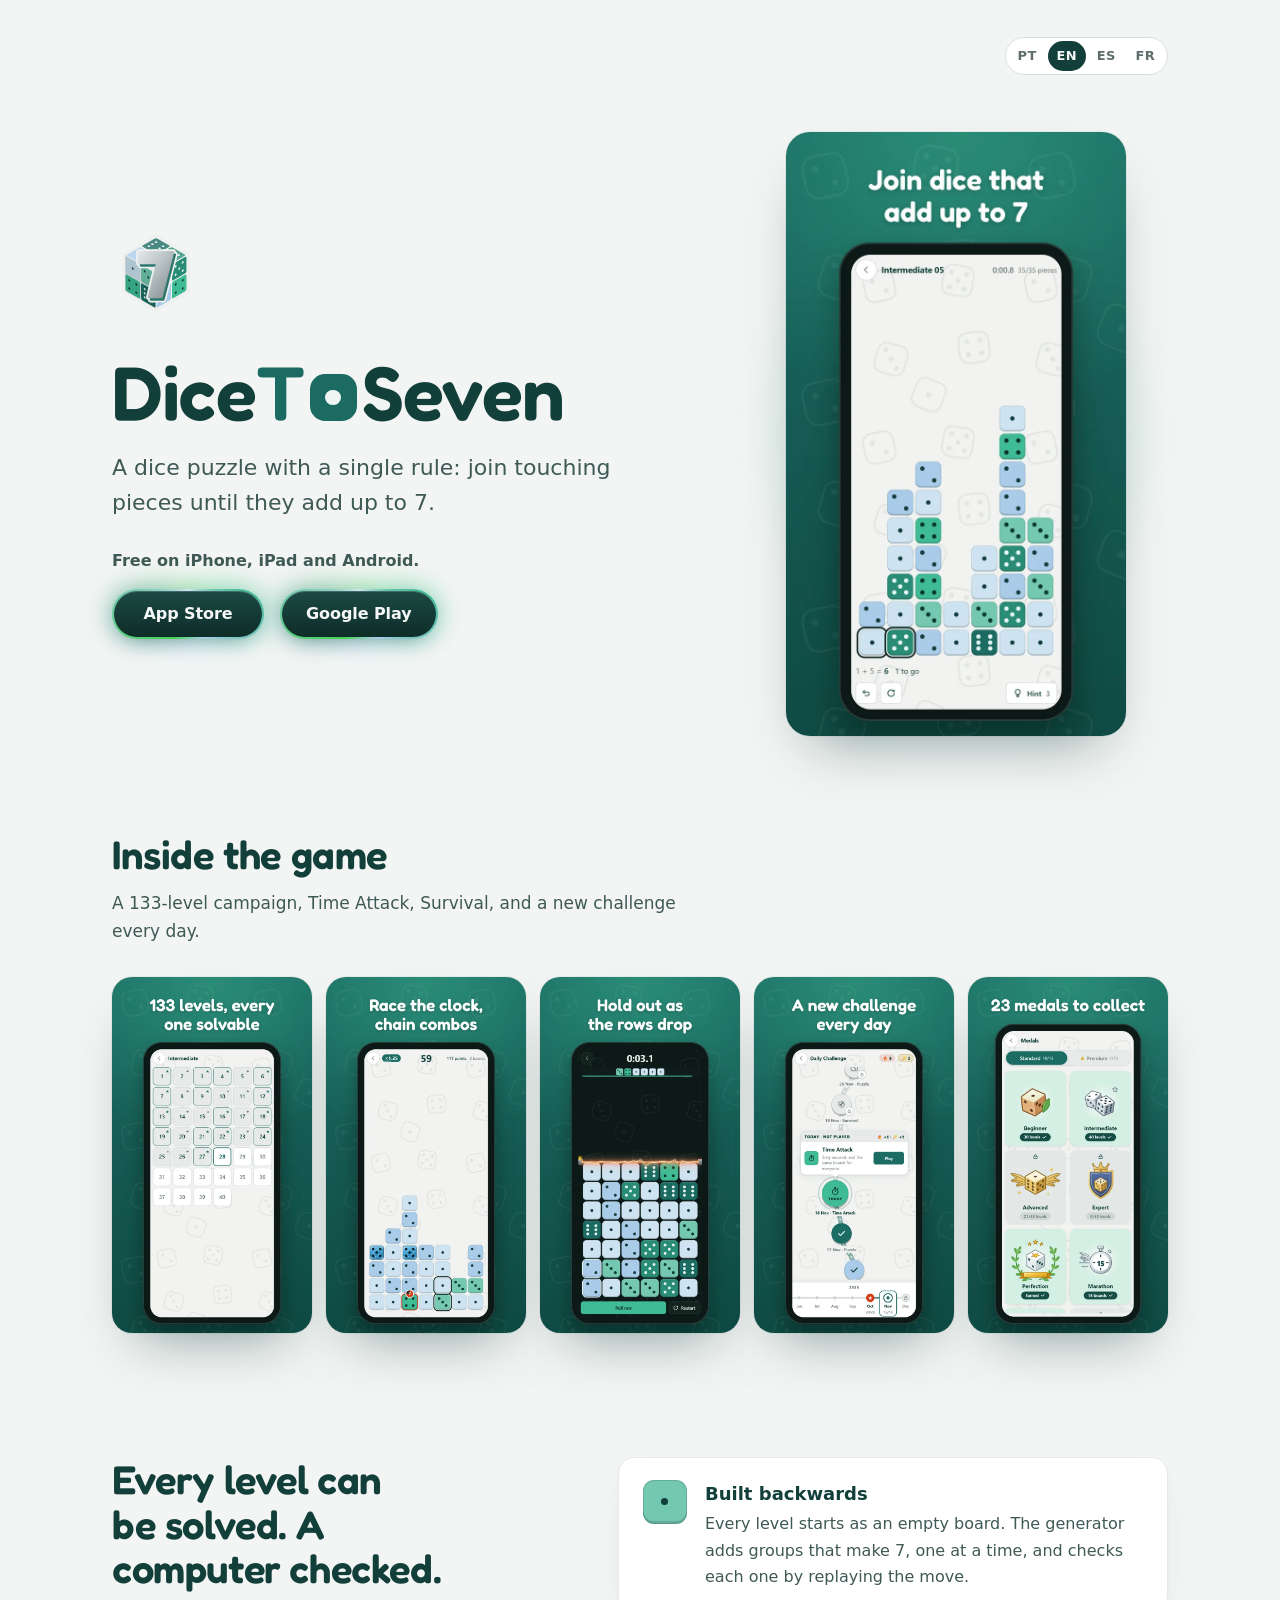
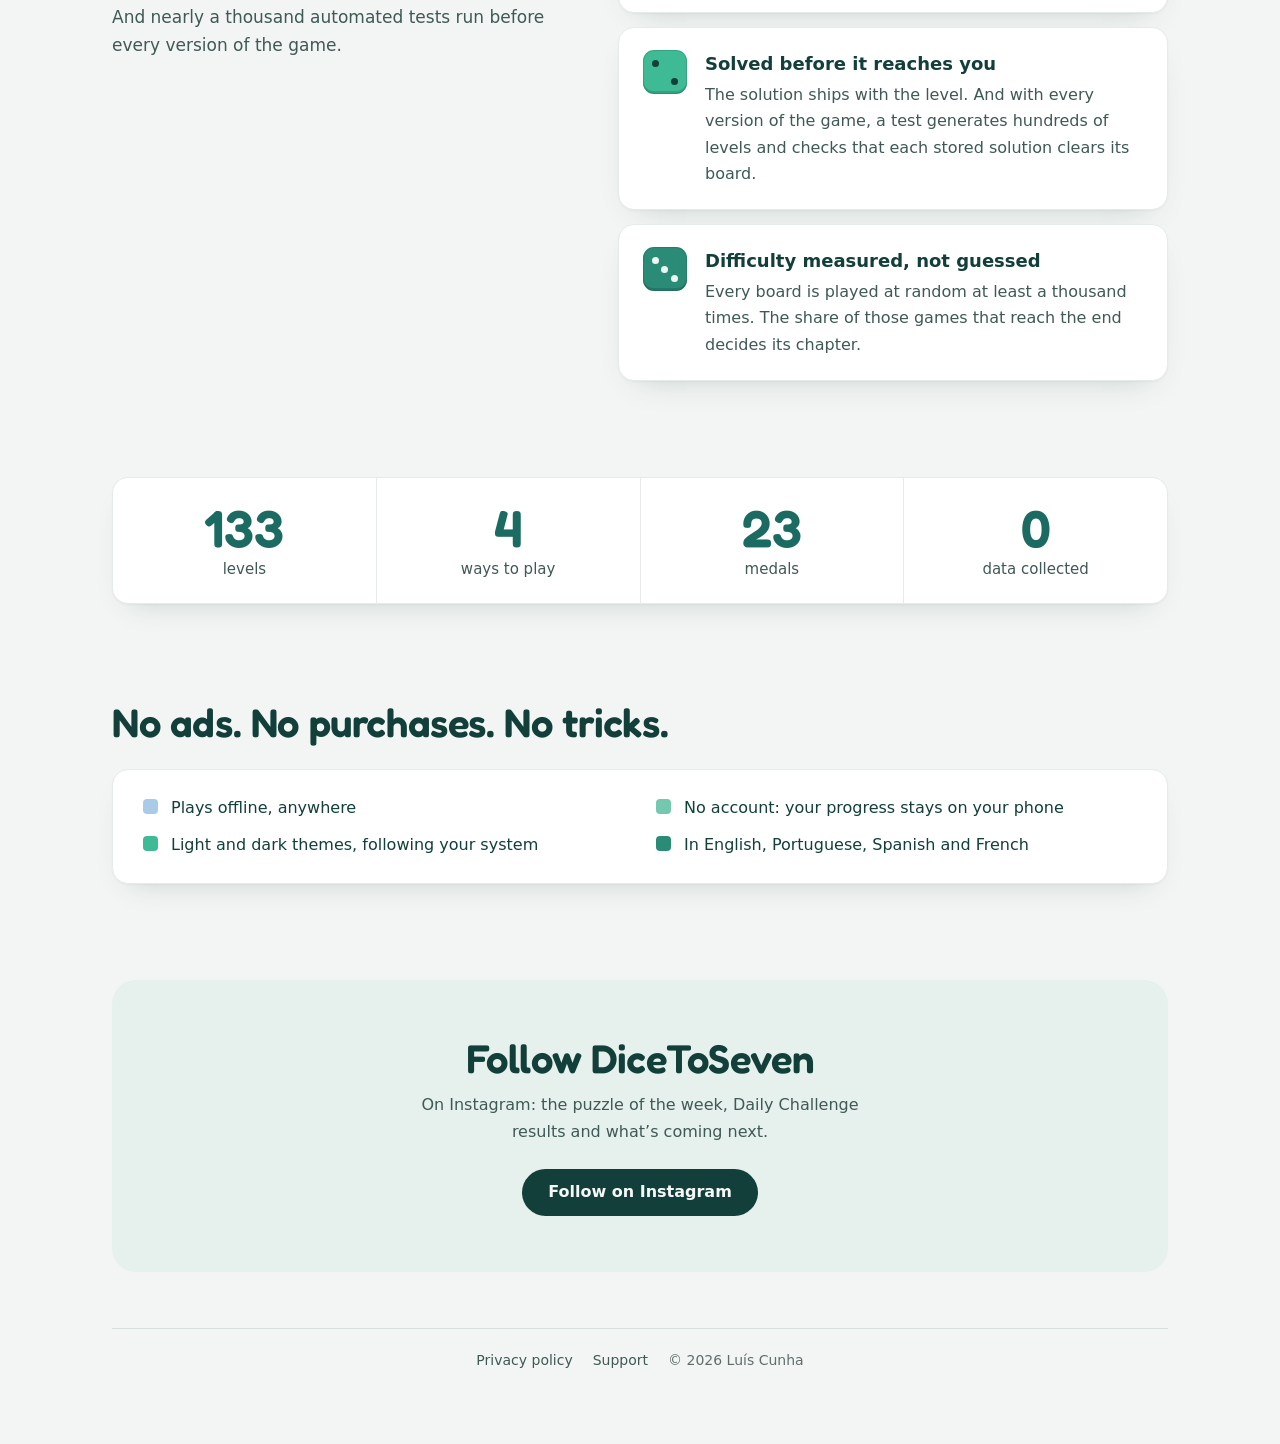
==== commit f17adc0c: "O jogo saiu: o «Em breve» passa às ligações das duas lojas A pílula com o anel de luz deixa de anunc" ====
--- a/index.html
+++ b/index.html
@@ -18,6 +18,7 @@
   <link rel="icon" href="assets/favicon.svg" type="image/svg+xml">
   <link rel="apple-touch-icon" href="assets/icone-180.png">
   <link rel="stylesheet" href="assets/estilo.css">
+  <meta name="apple-itunes-app" content="app-id=6830374682">
   <script src="assets/idioma.js" defer></script>
 </head>
 <body>
@@ -43,19 +44,35 @@
 
         <div data-idioma="pt" lang="pt-PT" data-titulo="DiceToSeven — um puzzle de dados">
           <p class="destaque">Um puzzle de dados com uma regra só: junta peças encostadas até somarem&nbsp;7.</p>
-          <p><span class="pastilha">Em breve na App Store e no Google Play</span></p>
+          <p class="lojas-texto">Grátis no iPhone, no iPad e no Android.</p>
+          <p class="lojas">
+            <a class="pastilha" href="https://apps.apple.com/app/id6830374682" aria-label="Descarregar na App Store">App Store</a>
+            <a class="pastilha" href="https://play.google.com/store/apps/details?id=com.luiscunha.dicetoseven&amp;hl=pt_PT&amp;referrer=utm_source%3Dsite" aria-label="Descarregar no Google Play">Google Play</a>
+          </p>
         </div>
         <div data-idioma="en" lang="en-GB" data-titulo="DiceToSeven — a dice puzzle">
           <p class="destaque">A dice puzzle with a single rule: join touching pieces until they add up to&nbsp;7.</p>
-          <p><span class="pastilha">Coming soon to the App Store and Google Play</span></p>
+          <p class="lojas-texto">Free on iPhone, iPad and Android.</p>
+          <p class="lojas">
+            <a class="pastilha" href="https://apps.apple.com/app/id6830374682" aria-label="Download on the App Store">App Store</a>
+            <a class="pastilha" href="https://play.google.com/store/apps/details?id=com.luiscunha.dicetoseven&amp;hl=en_GB&amp;referrer=utm_source%3Dsite" aria-label="Get it on Google Play">Google Play</a>
+          </p>
         </div>
         <div data-idioma="es" lang="es-ES" data-titulo="DiceToSeven — un puzle de dados">
           <p class="destaque">Un puzle de dados con una sola regla: junta fichas pegadas hasta que sumen&nbsp;7.</p>
-          <p><span class="pastilha">Muy pronto en App Store y Google Play</span></p>
+          <p class="lojas-texto">Gratis en iPhone, iPad y Android.</p>
+          <p class="lojas">
+            <a class="pastilha" href="https://apps.apple.com/app/id6830374682" aria-label="Descargar en App Store">App Store</a>
+            <a class="pastilha" href="https://play.google.com/store/apps/details?id=com.luiscunha.dicetoseven&amp;hl=es_ES&amp;referrer=utm_source%3Dsite" aria-label="Disponible en Google Play">Google Play</a>
+          </p>
         </div>
         <div data-idioma="fr" lang="fr-FR" data-titulo="DiceToSeven — un puzzle de dés">
           <p class="destaque">Un puzzle de dés avec une seule règle&#8239;: réunis des pièces qui se touchent jusqu’à faire&nbsp;7.</p>
-          <p><span class="pastilha">Bientôt sur l’App Store et Google Play</span></p>
+          <p class="lojas-texto">Gratuit sur iPhone, iPad et Android.</p>
+          <p class="lojas">
+            <a class="pastilha" href="https://apps.apple.com/app/id6830374682" aria-label="Télécharger dans l’App Store">App Store</a>
+            <a class="pastilha" href="https://play.google.com/store/apps/details?id=com.luiscunha.dicetoseven&amp;hl=fr_FR&amp;referrer=utm_source%3Dsite" aria-label="Disponible sur Google Play">Google Play</a>
+          </p>
         </div>
       </div>
 
@@ -189,26 +206,26 @@
       </ul>
     </section>
 
-    <!-- ─── A beta, no Instagram ────────────────────────────────────────────── -->
+    <!-- ─── O Instagram: o que vem depois de instalar ───────────────────────── -->
     <section class="convite">
       <div data-idioma="pt" lang="pt-PT">
-        <h2>Queres jogar antes de toda a gente?</h2>
-        <p>A beta está no Instagram. Segue a @dicetoseven e comenta BETA no post fixado.</p>
+        <h2>Segue o DiceToSeven</h2>
+        <p>No Instagram: o puzzle da semana, os resultados do Desafio do dia e o que vem a seguir.</p>
         <a class="botao" href="https://www.instagram.com/dicetoseven/" target="_blank" rel="noopener">Seguir no Instagram</a>
       </div>
       <div data-idioma="en" lang="en-GB">
-        <h2>Want to play before anyone else?</h2>
-        <p>The beta lives on Instagram. Follow @dicetoseven and comment BETA on the pinned post.</p>
+        <h2>Follow DiceToSeven</h2>
+        <p>On Instagram: the puzzle of the week, Daily Challenge results and what’s coming next.</p>
         <a class="botao" href="https://www.instagram.com/dicetoseven/" target="_blank" rel="noopener">Follow on Instagram</a>
       </div>
       <div data-idioma="es" lang="es-ES">
-        <h2>¿Quieres jugar antes que nadie?</h2>
-        <p>La beta está en Instagram. Sigue a @dicetoseven y comenta BETA en la publicación fijada.</p>
+        <h2>Sigue a DiceToSeven</h2>
+        <p>En Instagram: el puzle de la semana, los resultados del Desafío diario y lo que viene.</p>
         <a class="botao" href="https://www.instagram.com/dicetoseven/" target="_blank" rel="noopener">Seguir en Instagram</a>
       </div>
       <div data-idioma="fr" lang="fr-FR">
-        <h2>Envie de jouer avant tout le monde&#8239;?</h2>
-        <p>La bêta est sur Instagram. Suis @dicetoseven et commente BETA sous la publication épinglée.</p>
+        <h2>Suis DiceToSeven</h2>
+        <p>Sur Instagram&#8239;: le puzzle de la semaine, les résultats du Défi du jour et la suite.</p>
         <a class="botao" href="https://www.instagram.com/dicetoseven/" target="_blank" rel="noopener">Suivre sur Instagram</a>
       </div>
     </section>
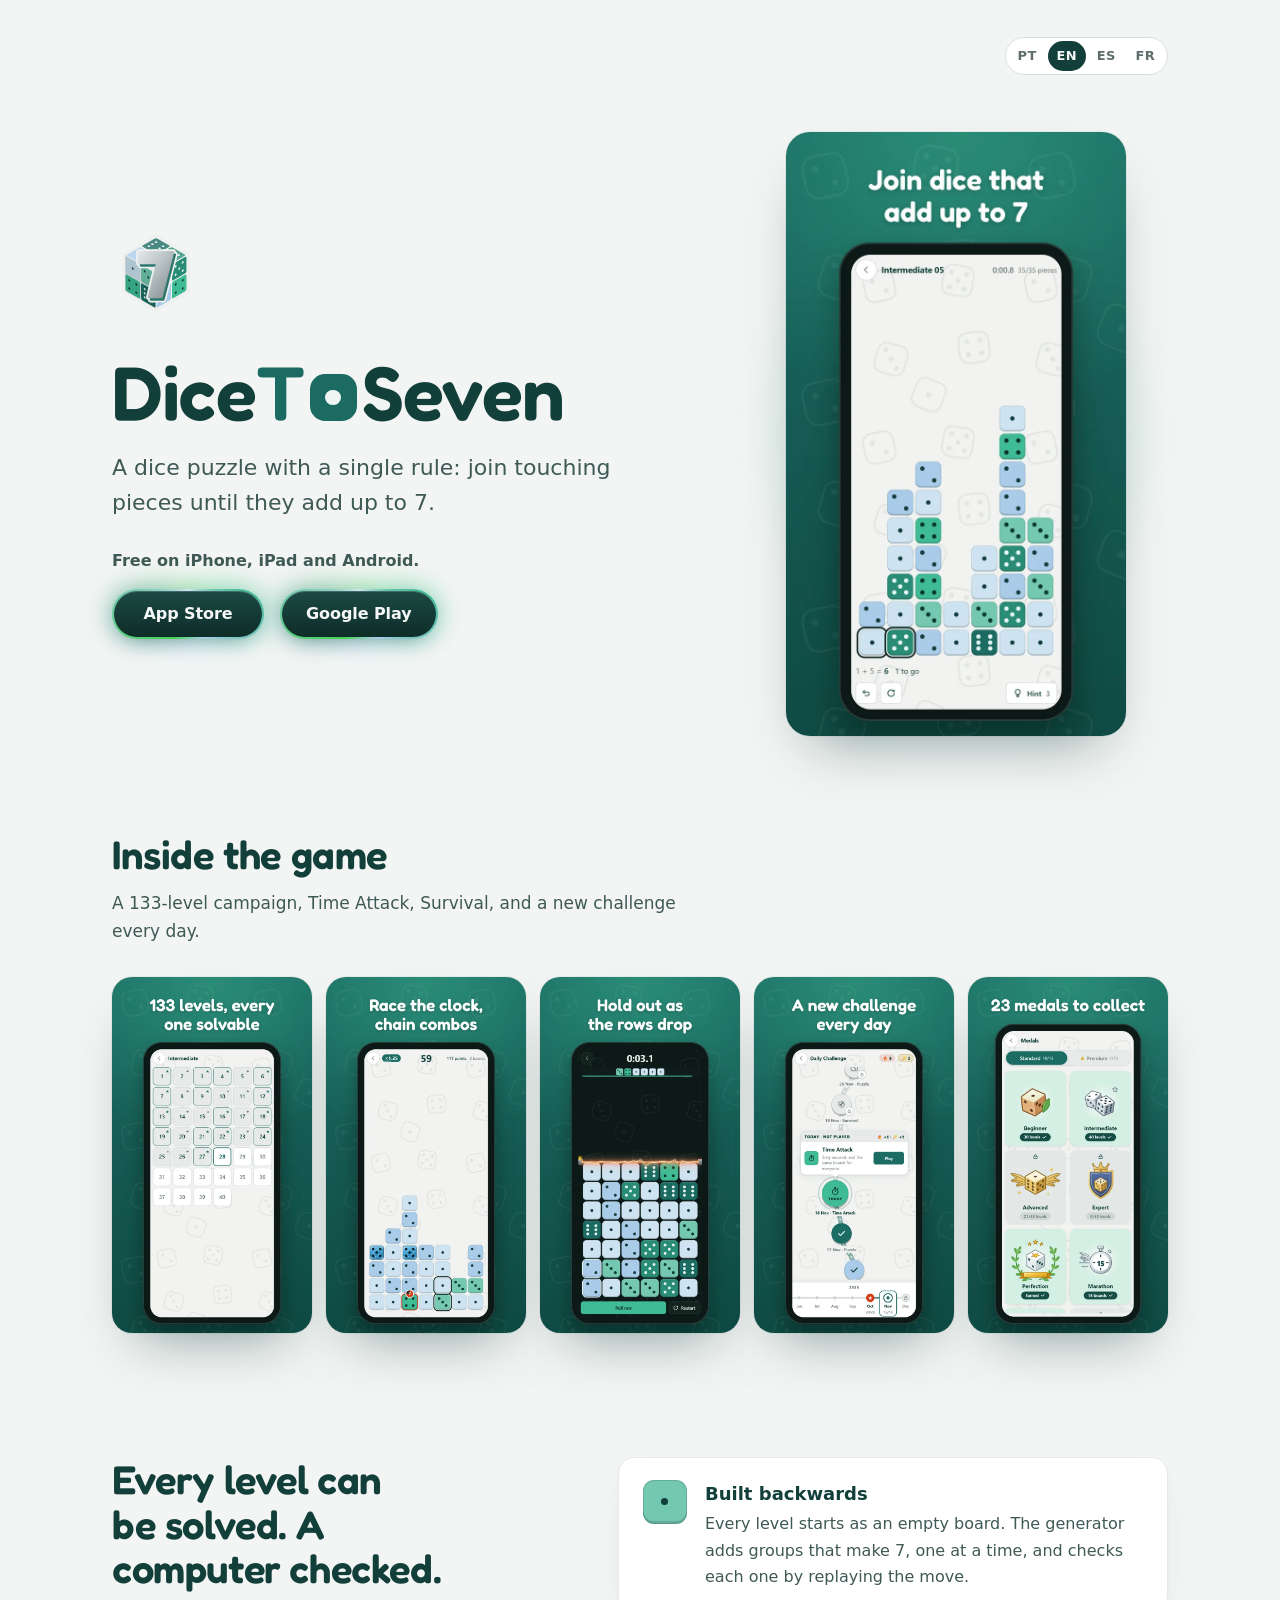
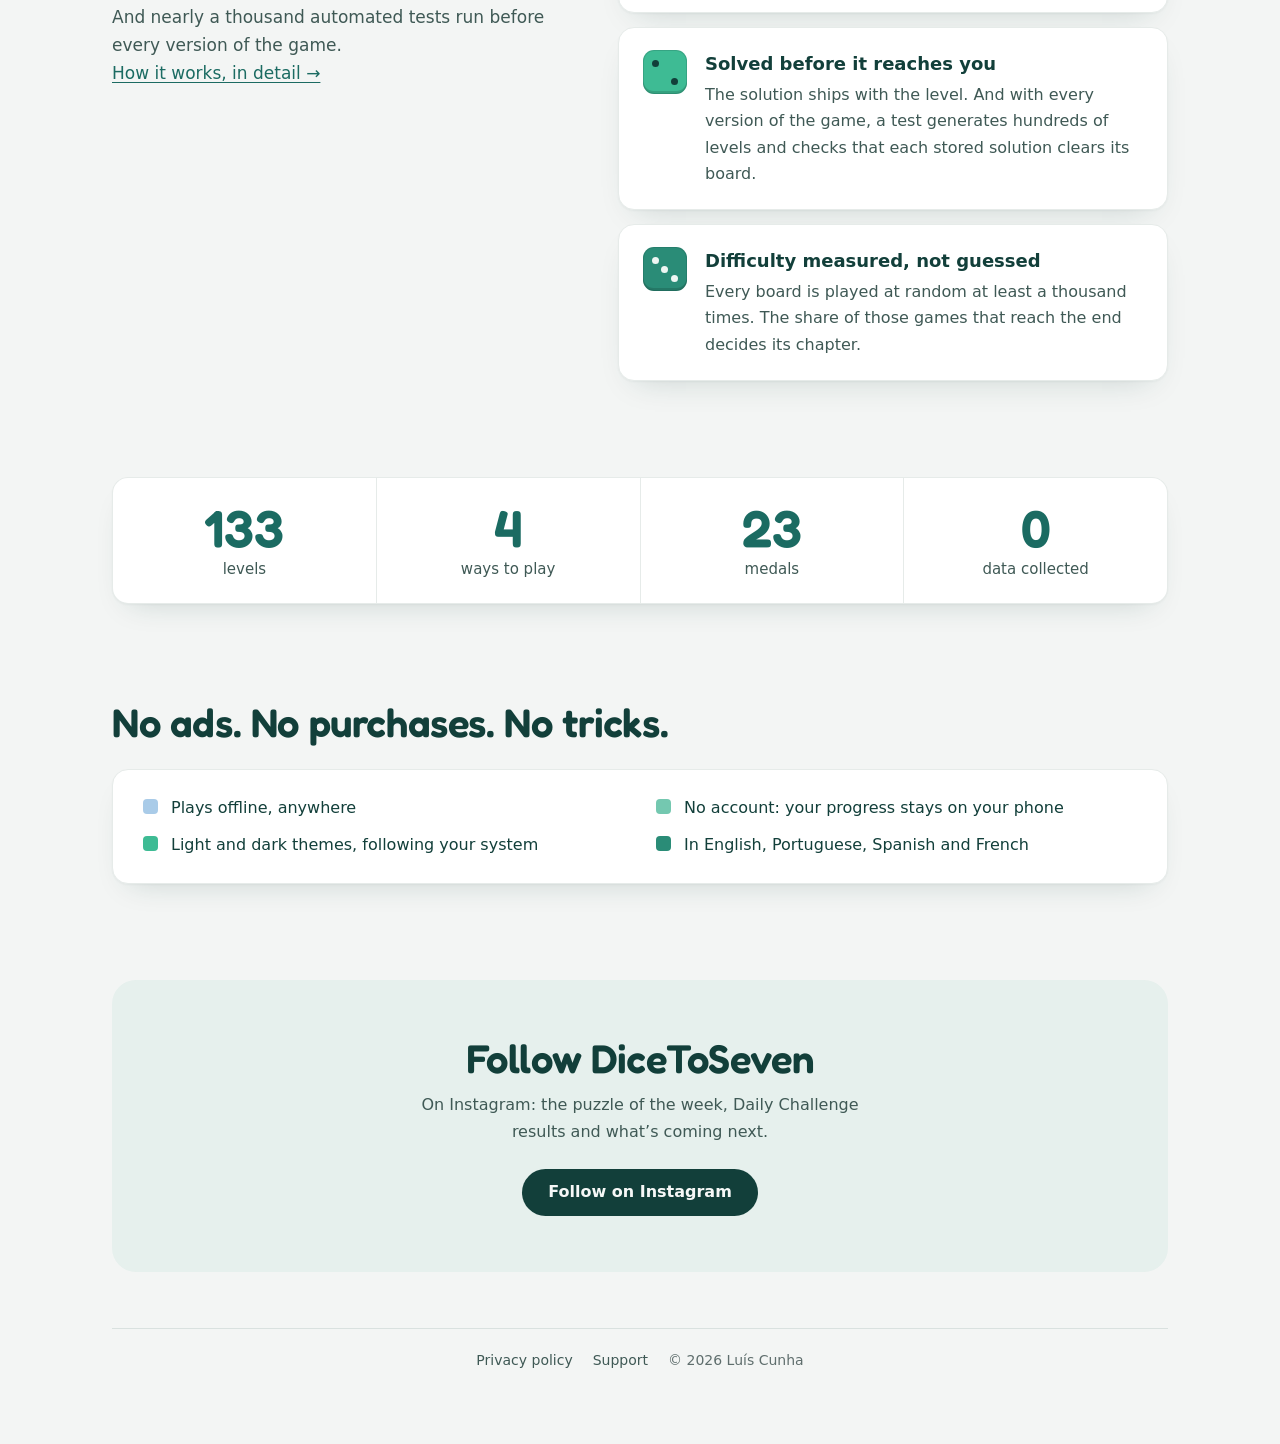
==== commit 59e58450: "O artigo sobre como se fazem os níveis, para o Hacker News e o Reddit «Building puzzles backwards», " ====
--- a/index.html
+++ b/index.html
@@ -138,6 +138,11 @@
         <p class="bloco-texto" data-idioma="en" lang="en-GB">And nearly a thousand automated tests run before every version of the game.</p>
         <p class="bloco-texto" data-idioma="es" lang="es-ES">Y casi mil pruebas automáticas se ejecutan antes de cada versión del juego.</p>
         <p class="bloco-texto" data-idioma="fr" lang="fr-FR">Et près de mille tests automatiques tournent avant chaque version du jeu.</p>
+
+        <p class="bloco-texto" data-idioma="pt" lang="pt-PT"><a href="building-levels-backwards.html">Como funciona, em pormenor (em inglês) →</a></p>
+        <p class="bloco-texto" data-idioma="en" lang="en-GB"><a href="building-levels-backwards.html">How it works, in detail →</a></p>
+        <p class="bloco-texto" data-idioma="es" lang="es-ES"><a href="building-levels-backwards.html">Cómo funciona, en detalle (en inglés) →</a></p>
+        <p class="bloco-texto" data-idioma="fr" lang="fr-FR"><a href="building-levels-backwards.html">Comment ça marche, en détail (en anglais) →</a></p>
       </div>
 
       <ol class="passos">
